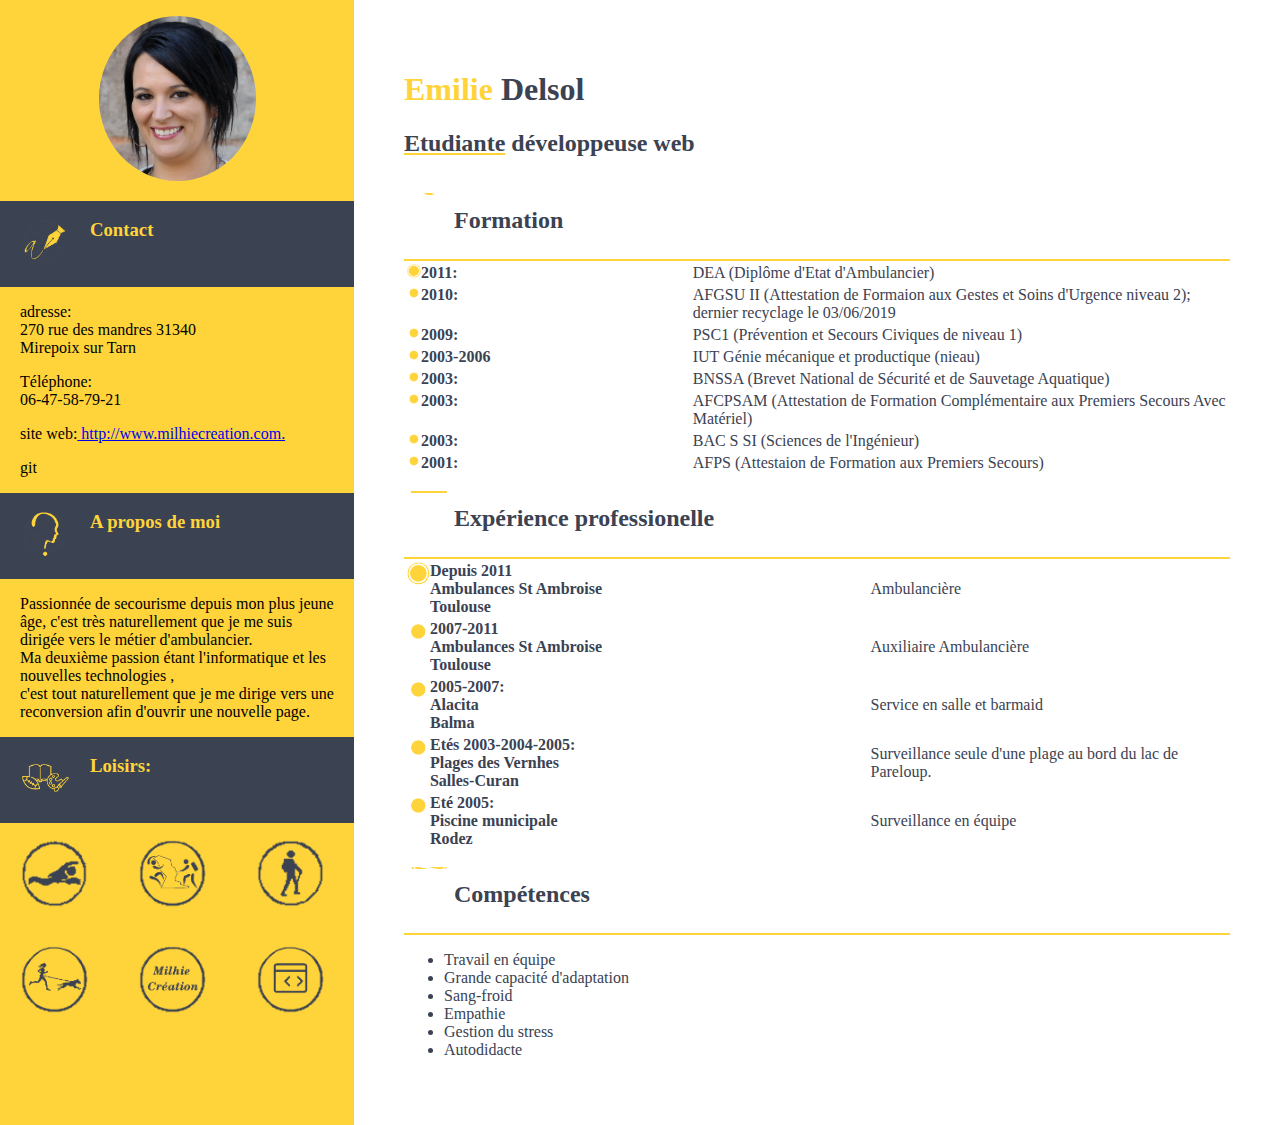
==== CVopen.html @ 56024264 "Add files via upload" ====
<!DOCTYPE html>
<html lang="fr">
    <head>
        
        <meta charset="utf-8" />
        <link rel="stylesheet" href="style.css" type="text/css" media="all"/>
        <title>CV Emilie</title>
    </head>

    <body>
        <div id="page">
        	

        	<aside>
                <header>
                    <p id="photoCV"><img src="photoCVs.jpg" alt="ma photoCV" ></p>
                    <div class="title">
                        <p><img src="plume.png" alt="plume"></p>
                        <h3>Contact</h3>
                    </div>
                    <p class="content">adresse: <br/>270 rue des mandres 31340 <br/>Mirepoix sur Tarn</p>
                    <p>Téléphone: <br/>06-47-58-79-21</p>
                    <p>site web:<a href="http://www.milhiecreation .com"> http://www.milhiecreation.com.</a> </p>
                    <p>git</p>
                </header>

                <section id="about">
                    <div class="title">
                        <p><img src="moi.png" alt="silhouette"></p>
                        <h3>A propos de moi</h3>
                    </div>
                    <p>Passionnée de secourisme depuis mon plus jeune âge, c'est très naturellement que je me suis dirigée vers le métier d'ambulancier. <br/>Ma deuxième passion étant l'informatique et les nouvelles technologies , <br/> c'est tout naturellement que je me dirige vers une reconversion afin d'ouvrir une nouvelle page.</p>
                </section>

                <section id="Loisirs">
                    <div class="title">
                        <p><img src="loisirs.png" alt="loisirs"></p>
                        <h3>Loisirs:</h3>
                    </div>
                    <div class="logos">
                        <p class="logo"><img src="natation.png" alt="Natation"></p>
                        <p class="logo"><img src="escalade.png" alt="Escalade"></p>
                        <p class="logo"><img src="randonnee.png" alt="Randonnée"></p>
                    </div>
                    <div class="logos">
                        <p class="logo"><img src="canicross.png" alt="canicross"></p>
                        <p class="logo"><a href="http://www/milhiecreation.com" title="milhie creation"><img src="creation.png" alt="Création de bijoux"></a></p>
                        <p class="logo"><img src="code.png" alt="code"></p>
                    </div>
                </section>   
        	</aside>

        	<main>
                <header>
            		<h1><span id="prenom">Emilie</span> Delsol</h1>
            		<h2><span id="underline">Etudiante</span> développeuse web </h2>
                </header>

                <article>
                    <div class="title">
                        <p><img src="chapeau.png" alt="chapeau"></p>
                        <h2>Formation</h2>
                    
                    </div>
                    <table>
                        <tr>
                            <th><img src="pucel.png" alt="puce"> 2011:</th>
                            <td>DEA (Diplôme d'Etat d'Ambulancier)</td>
                        </tr>
                        <tr>
                            <th><img src="puce.png" alt="puce"> 2010:</th>
                            <td>AFGSU II (Attestation de Formaion aux Gestes et Soins d'Urgence niveau 2); dernier recyclage le 03/06/2019</td>
                        </tr>
                        <tr>
                            <th><img src="puce.png" alt="puce"> 2009:</th>
                            <td>PSC1 (Prévention et Secours Civiques de niveau 1)</td>
                        </tr>
                        <tr>
                            <th><img src="puce.png" alt="puce"> 2003-2006</th>
                            <td>IUT Génie mécanique et productique (nieau)</td>
                        </tr>
                        <tr>
                            <th><img src="puce.png" alt="puce"> 2003:</th>
                            <td>BNSSA (Brevet National de Sécurité et de Sauvetage Aquatique)</td>
                        </tr>
                        <tr>
                            <th><img src="puce.png" alt="puce"> 2003:</th>
                            <td>AFCPSAM (Attestation de Formation Complémentaire aux Premiers Secours Avec Matériel)</td>
                        </tr>
                        <tr>
                            <th><img src="puce.png" alt="puce"> 2003:</th>
                            <td>BAC S SI (Sciences de l'Ingénieur)</td>
                        </tr>
                        <tr>
                            <th><img src="puce.png" alt="puce"> 2001:</th>
                            <td>AFPS (Attestaion de Formation aux Premiers Secours)</td>
                        </tr>
                    </table>
                    
                    <div class="title">
                        <p><img src="valise.png" alt="valise"></p>
                        <h2>Expérience professionelle</h2>
                        
                    </div>

                    <table>
                        <tr>
                            <th><img src="pucel.png" alt="puce"> Depuis 2011<br/>Ambulances St Ambroise <br/>Toulouse</th>
                            <td>Ambulancière</td>
                        </tr>
                        <tr>
                            <th><img src="puce.png" alt="puce"> 2007-2011<br/>Ambulances St Ambroise <br/>Toulouse</th>
                            <td>Auxiliaire Ambulancière</td>
                        </tr>
                        <tr>
                            <th><img src="puce.png" alt="puce"> 2005-2007:<br/>Alacita<br/>Balma</th>
                            <td>Service en salle et barmaid </td>
                        </tr>
                        <tr>
                            <th><img src="puce.png" alt="puce"> Etés 2003-2004-2005:<br/>Plages des Vernhes<br/>Salles-Curan</th>
                            <td>Surveillance seule d'une plage au bord du lac de Pareloup.</td>
                        </tr>
                        <tr>
                            <th><img src="puce.png" alt="puce"> Eté 2005:<br/>Piscine municipale<br/>Rodez</th>
                            <td>Surveillance en équipe</td>
                        </tr>
                    </table>
                    
                    <div class="title">
                        <p><img src="qualite.png" alt="qualités"></p>
                        <h2>Compétences</h2>
                        
                    </div>

                    <ul>
                        <li>Travail en équipe</li>
                        <li>Grande capacité d'adaptation</li>
                        <li>Sang-froid</li>
                        <li>Empathie </li>
                        <li>Gestion du stress</li>
                        <li>Autodidacte</li>
                    </ul>

                </article>
        	</main>
        	
        </div>
       </body>
     </html>
---- style.css ----
body
{
	padding: 0;
	margin: 0;
	color: #3b4252;
}
#page{
	display: flex;
}

#page aside
{
	width: 30%;
	background-color: #ffd43b;
	color: black;
}

#page aside header img
{
	width: 50%;
	border-radius: 50%;
	text-align: center;
	padding: auto;
}

#page aside #photoCV, #page aside h3
{
	padding: auto;
	text-align: center;
	color: #ffd43b;
}

#page aside .title
{
	background-color: #3b4252;
	padding-top: 0;
	padding-bottom: 0;
	
}

aside p
{
	text-align: left;
	margin-left: 20px;
	margin-right: 20px;
}
aside .logos
{
	display: flex;
	flex-direction: row;
}
aside .logo img
{
	width: 90%;
}


#prenom
{
	color: #ffd43b;
}

#underline
{
	text-decoration: underline #ffd43b;
}

#page main
{
	width: 70%;
	background-color: #ffd43b 0.5;
	padding: 50px;
}

#page main .title
{
	border-bottom: solid 2px #ffd43b;
}
#page main table
{
	text-align: left;
}
#page main img
{
	width: 5%;
	height: 5%;
	float: left;
}
#page main table th
{
	display: flex;
	flex-direction: row;
}
#page .title
{
	display:flex;
}

#page .title p img
{
	width: 50px;
}
#page .title p
{
	padding-right: 0;
}
#page .title h2
{
	padding-top: 10px;
}
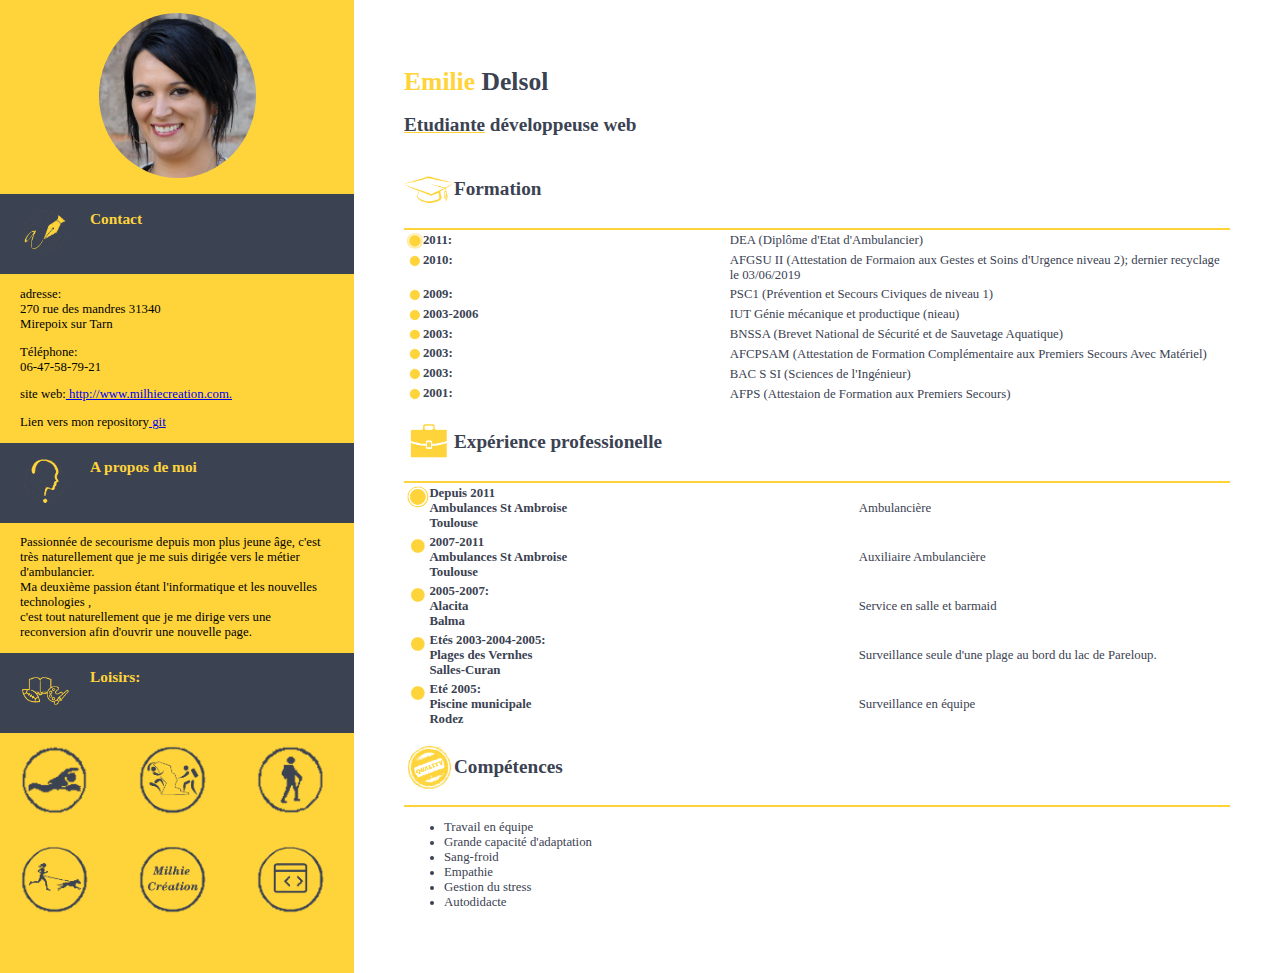
==== commit b6d6f1c1: "Update CVopen.html" ====
--- a/CVopen.html
+++ b/CVopen.html
@@ -21,7 +21,7 @@
                     <p class="content">adresse: <br/>270 rue des mandres 31340 <br/>Mirepoix sur Tarn</p>
                     <p>Téléphone: <br/>06-47-58-79-21</p>
                     <p>site web:<a href="http://www.milhiecreation .com"> http://www.milhiecreation.com.</a> </p>
-                    <p>git</p>
+                    <p>Lien vers mon repository<a href="git@github.com:milhie/CVenLigne.git"> git</a></p>
                 </header>
 
                 <section id="about">
--- a/style.css
+++ b/style.css
@@ -4,10 +4,28 @@
 	margin: 0;
 	color: #3b4252;
 }
-#page{
+#page
+{
 	display: flex;
+	font-size:0.8em;
+}
+h1
+{
+	font-size: 2em;
 }
 
+h2
+{
+	font-size: 1.5em;
+}
+h3
+{
+	font-size: 1.2em;
+}
+a:hover
+{
+	color: #3b4252;
+}
 #page aside
 {
 	width: 30%;
@@ -99,6 +117,7 @@
 #page .title p img
 {
 	width: 50px;
+	height: 50px;
 }
 #page .title p
 {
@@ -107,4 +126,19 @@
 #page .title h2
 {
 	padding-top: 10px;
-}+}
+
+#comp
+{
+	display: flex;
+}
+
+#comp ul
+{
+	list-style: none;
+}
+
+#comp ul li
+{
+	padding: 20px;
+}
